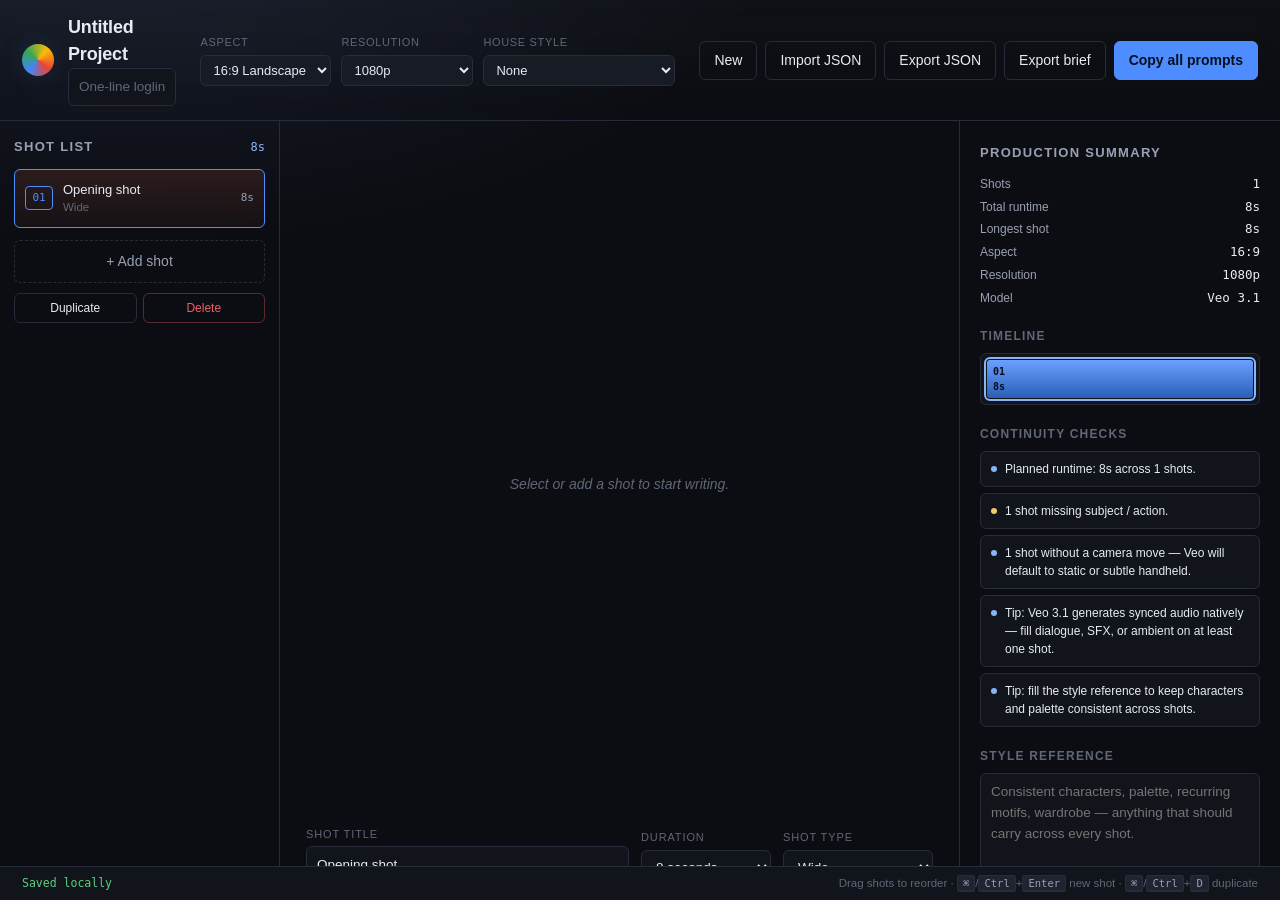
==== veo-studio/index.html @ c4af3894 "Adapt studio for Google Veo 3.1 Forks sora-studio into veo-studio and retargets the planner around V" ====
<!doctype html>
<html lang="en">
<head>
  <meta charset="utf-8" />
  <meta name="viewport" content="width=device-width, initial-scale=1" />
  <title>Veo Studio — Veo 3.1 Production Planner</title>
  <link rel="stylesheet" href="styles.css" />
</head>
<body>
  <header class="topbar">
    <div class="brand">
      <div class="logo-dot"></div>
      <div>
        <h1 contenteditable="true" data-bind="project.title">Untitled Project</h1>
        <input class="logline" data-bind="project.logline" placeholder="One-line logline — what is this film about?" />
      </div>
    </div>

    <div class="project-meta">
      <label>Aspect
        <select data-bind="project.aspectRatio">
          <option value="16:9">16:9 Landscape</option>
          <option value="9:16">9:16 Vertical</option>
        </select>
      </label>
      <label>Resolution
        <select data-bind="project.resolution">
          <option value="720p">720p</option>
          <option value="1080p">1080p</option>
          <option value="4K">4K (3840×2160)</option>
        </select>
      </label>
      <label>House style
        <select data-bind="project.style">
          <option value="">None</option>
          <option>Cinematic anamorphic film</option>
          <option>Documentary vérité</option>
          <option>Studio Ghibli anime</option>
          <option>Pixar 3D animation</option>
          <option>Claymation stop-motion</option>
          <option>Retro VHS home video</option>
          <option>Editorial fashion campaign</option>
          <option>Noir black-and-white</option>
          <option>Commercial product hero</option>
          <option>Found-footage handheld</option>
          <option>Music video hyperlapse</option>
          <option>TikTok vertical native</option>
        </select>
      </label>
    </div>

    <div class="actions">
      <button data-action="new-project" class="ghost" title="Start fresh">New</button>
      <button data-action="import" class="ghost">Import JSON</button>
      <input type="file" id="file-input" accept="application/json" hidden />
      <button data-action="export-json" class="ghost">Export JSON</button>
      <button data-action="export-brief" class="ghost">Export brief</button>
      <button data-action="export-prompts" class="primary">Copy all prompts</button>
    </div>
  </header>

  <main class="layout">
    <aside class="shotlist">
      <div class="shotlist-head">
        <h2>Shot list</h2>
        <span class="runtime" data-bind-text="project.runtime"></span>
      </div>
      <ol id="shots" class="shots"></ol>
      <button data-action="add-shot" class="add-shot">+ Add shot</button>
      <div class="shotlist-foot">
        <button data-action="duplicate-shot" class="ghost small">Duplicate</button>
        <button data-action="delete-shot" class="ghost small danger">Delete</button>
      </div>
    </aside>

    <section class="editor" id="editor">
      <div class="editor-empty" id="editor-empty">
        <p>Select or add a shot to start writing.</p>
      </div>

      <div class="editor-form" id="editor-form" hidden>
        <div class="row">
          <label class="grow">
            <span>Shot title</span>
            <input data-field="title" placeholder="e.g. Opening — neon rooftop reveal" />
          </label>
          <label>
            <span>Duration</span>
            <select data-field="duration">
              <option value="4">4 seconds</option>
              <option value="6">6 seconds</option>
              <option value="8" selected>8 seconds</option>
            </select>
          </label>
          <label>
            <span>Shot type</span>
            <select data-field="shotType">
              <option value="">—</option>
              <option>Extreme wide</option>
              <option>Wide</option>
              <option>Medium wide</option>
              <option>Medium</option>
              <option>Medium close-up</option>
              <option>Close-up</option>
              <option>Extreme close-up</option>
              <option>Over the shoulder</option>
              <option>POV</option>
              <option>Aerial / drone</option>
              <option>Top-down</option>
              <option>Worm's eye</option>
              <option>Insert</option>
            </select>
          </label>
        </div>

        <div class="row">
          <label class="grow">
            <span>Subject</span>
            <input data-field="subject" placeholder="Who or what is in frame?" />
          </label>
          <label class="grow">
            <span>Action</span>
            <input data-field="action" placeholder="What are they doing? (one main action per clip)" />
          </label>
        </div>

        <div class="row">
          <label class="grow">
            <span>Setting / location</span>
            <input data-field="setting" placeholder="Where and when?" />
          </label>
          <label>
            <span>Time of day</span>
            <select data-field="timeOfDay">
              <option value="">—</option>
              <option>Dawn</option>
              <option>Morning</option>
              <option>Midday</option>
              <option>Golden hour</option>
              <option>Dusk</option>
              <option>Blue hour</option>
              <option>Night</option>
              <option>Overcast</option>
            </select>
          </label>
          <label>
            <span>Weather</span>
            <select data-field="weather">
              <option value="">—</option>
              <option>Clear</option>
              <option>Cloudy</option>
              <option>Fog / mist</option>
              <option>Rain</option>
              <option>Heavy rain</option>
              <option>Snow</option>
              <option>Storm</option>
              <option>Humid haze</option>
            </select>
          </label>
        </div>

        <div class="row">
          <label class="grow">
            <span>Lighting</span>
            <input data-field="lighting" placeholder="Key light, contrast, practical sources" list="lighting-presets" />
            <datalist id="lighting-presets">
              <option>Soft volumetric key from window</option>
              <option>Hard top-down spotlight, deep shadows</option>
              <option>Mixed neon practicals, teal and magenta</option>
              <option>Firelight flicker, warm amber</option>
              <option>Overcast soft daylight, no shadows</option>
              <option>Rembrandt sidelight on face</option>
              <option>Silhouette against bright window</option>
              <option>Moonlight blue, stark highlights</option>
            </datalist>
          </label>
          <label class="grow">
            <span>Mood</span>
            <input data-field="mood" placeholder="Tense, tender, euphoric, eerie…" />
          </label>
        </div>

        <div class="row">
          <label class="grow">
            <span>Camera movement</span>
            <input data-field="camera" placeholder="Pick ONE — Veo defaults to static if unspecified" list="camera-presets" />
            <datalist id="camera-presets">
              <option>Static locked-off tripod</option>
              <option>Slow dolly in toward subject</option>
              <option>Slow dolly out revealing environment</option>
              <option>Smooth tracking shot alongside subject</option>
              <option>Handheld follow with natural shake</option>
              <option>Crane up from ground to reveal skyline</option>
              <option>Whip pan left to right</option>
              <option>Orbit around subject, counterclockwise</option>
              <option>POV walking forward</option>
              <option>Drone pullback reveal</option>
              <option>Vertigo dolly zoom</option>
              <option>Eye-level slow push</option>
            </datalist>
          </label>
          <label>
            <span>Lens</span>
            <select data-field="lens">
              <option value="">—</option>
              <option>14mm ultra-wide</option>
              <option>24mm wide</option>
              <option>35mm</option>
              <option>50mm standard</option>
              <option>85mm portrait</option>
              <option>135mm telephoto</option>
              <option>Anamorphic 40mm</option>
              <option>Macro 100mm</option>
              <option>Fisheye</option>
            </select>
          </label>
          <label>
            <span>Film stock</span>
            <select data-field="filmStock">
              <option value="">—</option>
              <option>Kodak Vision3 500T</option>
              <option>Kodak Portra 400</option>
              <option>CineStill 800T</option>
              <option>16mm grain</option>
              <option>Super 8</option>
              <option>Polaroid</option>
              <option>Digital Arri Alexa</option>
              <option>Digital RED Dragon</option>
              <option>iPhone footage</option>
              <option>VHS tape</option>
            </select>
          </label>
        </div>

        <fieldset class="audio-pane">
          <legend>Native audio <span class="hint-inline">(Veo 3.1 generates 48 kHz stereo)</span></legend>
          <label class="block">
            <span>Dialogue (use plain text — quoted automatically)</span>
            <textarea data-field="dialogue" rows="2" placeholder='e.g. She turns to him and says, I told you it would rain.'></textarea>
          </label>
          <div class="row">
            <label class="grow">
              <span>SFX</span>
              <input data-field="sfx" placeholder="thunder cracks, footsteps on gravel, metal door slam" />
            </label>
            <label class="grow">
              <span>Ambient</span>
              <input data-field="ambient" placeholder="distant traffic, room tone, cicadas at dusk" />
            </label>
          </div>
          <label class="block">
            <span>Music / score</span>
            <input data-field="music" placeholder="slow piano motif in minor key, fades in over second 2" />
          </label>
        </fieldset>

        <fieldset class="references-pane">
          <legend>References & continuity <span class="hint-inline">(Veo 3.1 accepts up to 3 reference images)</span></legend>
          <label class="block">
            <span>Reference images — describe each (1–3)</span>
            <textarea data-field="referenceImages" rows="2" placeholder="One per line. e.g. character_anya.jpg — protagonist in red coat / set_diner.png — interior at night"></textarea>
          </label>
          <div class="row">
            <label class="grow">
              <span>First-frame description</span>
              <input data-field="firstFrame" placeholder="Optional — describes the opening frame for image-to-video or clip extension" />
            </label>
            <label class="grow">
              <span>Last-frame intent</span>
              <input data-field="lastFrame" placeholder="Optional — what the final frame should show, useful for chaining clips" />
            </label>
          </div>
        </fieldset>

        <div class="row">
          <label class="grow">
            <span>Transition out</span>
            <select data-field="transition">
              <option value="">Hard cut</option>
              <option>Match cut</option>
              <option>J-cut (audio leads)</option>
              <option>L-cut (audio trails)</option>
              <option>Smash cut</option>
              <option>Cross dissolve</option>
              <option>Whip pan</option>
              <option>Fade to black</option>
              <option>Fade to white</option>
            </select>
          </label>
        </div>

        <label class="block">
          <span>Description (free text — richer detail wins)</span>
          <textarea data-field="description" rows="4" placeholder="Paint the scene. Concrete nouns, textures, motion, color palette — anything you want Veo to anchor on."></textarea>
        </label>

        <label class="block">
          <span>Avoid / negative direction</span>
          <input data-field="avoid" placeholder="No text overlays, no logos, no fast cuts…" />
        </label>

        <label class="block">
          <span>Notes to self (not sent to Veo)</span>
          <textarea data-field="notes" rows="2" placeholder="Production notes, references, alternative takes…"></textarea>
        </label>

        <div class="prompt-pane">
          <div class="prompt-head">
            <h3>Generated Veo prompt</h3>
            <div class="prompt-actions">
              <label class="switch">
                <input type="checkbox" data-field="promptLocked" />
                <span>Lock manual edits</span>
              </label>
              <button data-action="regenerate-prompt" class="ghost small">Regenerate</button>
              <button data-action="copy-prompt" class="primary small">Copy</button>
            </div>
          </div>
          <textarea id="prompt-output" data-field="prompt" rows="7" placeholder="Fill the fields above — the prompt assembles here. Toggle 'Lock manual edits' to hand-tune it."></textarea>
          <div class="prompt-meta">
            <span data-bind-text="shot.charCount">0 chars</span>
            <span data-bind-text="shot.wordCount">0 words</span>
            <span data-bind-text="shot.tokenEstimate">~0 tokens</span>
          </div>
        </div>
      </div>
    </section>

    <aside class="summary">
      <h2>Production summary</h2>
      <dl class="summary-list">
        <dt>Shots</dt><dd data-bind-text="project.shotCount">0</dd>
        <dt>Total runtime</dt><dd data-bind-text="project.runtime">0s</dd>
        <dt>Longest shot</dt><dd data-bind-text="project.longestShot">—</dd>
        <dt>Aspect</dt><dd data-bind-text="project.aspectRatio">16:9</dd>
        <dt>Resolution</dt><dd data-bind-text="project.resolution">1080p</dd>
        <dt>Model</dt><dd>Veo 3.1</dd>
      </dl>

      <h3>Timeline</h3>
      <div id="timeline" class="timeline"></div>

      <h3>Continuity checks</h3>
      <ul id="checks" class="checks"></ul>

      <h3>Style reference</h3>
      <textarea data-bind="project.styleNotes" rows="4" placeholder="Consistent characters, palette, recurring motifs, wardrobe — anything that should carry across every shot."></textarea>
    </aside>
  </main>

  <footer class="footer">
    <span class="save-indicator" id="save-indicator">Saved locally</span>
    <span class="hint">Drag shots to reorder · <kbd>⌘</kbd>/<kbd>Ctrl</kbd>+<kbd>Enter</kbd> new shot · <kbd>⌘</kbd>/<kbd>Ctrl</kbd>+<kbd>D</kbd> duplicate</span>
  </footer>

  <template id="shot-item-template">
    <li class="shot-item" draggable="true">
      <div class="shot-index"></div>
      <div class="shot-body">
        <div class="shot-title"></div>
        <div class="shot-sub"></div>
      </div>
      <div class="shot-duration"></div>
    </li>
  </template>

  <script src="app.js"></script>
</body>
</html>
---- veo-studio/styles.css ----
:root {
  --bg: #0b0d12;
  --bg-1: #11141b;
  --bg-2: #171b24;
  --bg-3: #1f2430;
  --border: #262c3a;
  --border-strong: #3a4358;
  --text: #e7ebf3;
  --text-dim: #98a1b3;
  --text-faint: #5f6778;
  --accent: #4d8dff;
  --accent-soft: #4d8dff22;
  --accent-2: #8ab4f8;
  --good: #5fd07d;
  --warn: #f3c969;
  --danger: #ef5e6a;
  --shadow: 0 12px 40px rgba(0, 0, 0, 0.4);
  --radius: 10px;
  --radius-sm: 6px;
  --mono: ui-monospace, SFMono-Regular, Menlo, Consolas, monospace;
}

* { box-sizing: border-box; }
html, body { height: 100%; }
body {
  margin: 0;
  font-family: -apple-system, BlinkMacSystemFont, "Inter", "Segoe UI", Roboto, Helvetica, Arial, sans-serif;
  color: var(--text);
  background: radial-gradient(1200px 600px at 10% -10%, #1a1f2e 0%, var(--bg) 55%) fixed;
  font-size: 14px;
  line-height: 1.5;
  display: grid;
  grid-template-rows: auto 1fr auto;
  min-height: 100vh;
}

/* ----- Top bar ----- */
.topbar {
  display: grid;
  grid-template-columns: 1fr auto auto;
  align-items: center;
  gap: 24px;
  padding: 14px 22px;
  background: linear-gradient(180deg, rgba(255,255,255,0.02), transparent);
  border-bottom: 1px solid var(--border);
  position: sticky;
  top: 0;
  z-index: 20;
  backdrop-filter: blur(10px);
}

.brand { display: flex; align-items: center; gap: 14px; min-width: 0; }
.logo-dot {
  width: 32px; height: 32px;
  border-radius: 50%;
  background:
    conic-gradient(from 220deg, #4285f4, #34a853, #fbbc05, #ea4335, #4285f4);
  box-shadow: 0 0 24px var(--accent-soft);
  flex: none;
}
.brand h1 {
  margin: 0;
  font-size: 18px;
  font-weight: 600;
  letter-spacing: -0.01em;
  outline: none;
  cursor: text;
}
.brand h1:focus { color: var(--accent-2); }
.logline {
  background: transparent;
  border: none;
  color: var(--text-dim);
  width: 420px;
  max-width: 42vw;
  font-size: 12.5px;
  padding: 2px 0;
  outline: none;
}
.logline::placeholder { color: var(--text-faint); }

.project-meta { display: flex; gap: 10px; }
.project-meta label {
  display: flex; flex-direction: column;
  font-size: 11px;
  color: var(--text-faint);
  text-transform: uppercase;
  letter-spacing: 0.06em;
  gap: 4px;
}
.project-meta select {
  background: var(--bg-2);
  color: var(--text);
  border: 1px solid var(--border);
  padding: 6px 8px;
  border-radius: var(--radius-sm);
  font-size: 13px;
  min-width: 130px;
}
.project-meta select:focus { border-color: var(--accent); outline: none; }

.actions { display: flex; gap: 8px; }

button {
  font: inherit;
  cursor: pointer;
  border-radius: var(--radius-sm);
  padding: 8px 14px;
  border: 1px solid var(--border);
  background: var(--bg-2);
  color: var(--text);
  transition: background 120ms, border-color 120ms, transform 80ms;
}
button:hover { background: var(--bg-3); border-color: var(--border-strong); }
button:active { transform: translateY(1px); }
button.primary {
  background: var(--accent);
  border-color: var(--accent);
  color: #07101f;
  font-weight: 600;
}
button.primary:hover { background: #6ba0ff; border-color: #6ba0ff; }
button.ghost { background: transparent; }
button.small { padding: 5px 10px; font-size: 12px; }
button.danger { color: var(--danger); border-color: rgba(239, 94, 106, 0.35); }
button.danger:hover { background: rgba(239, 94, 106, 0.12); }

/* ----- Layout ----- */
.layout {
  display: grid;
  grid-template-columns: 280px 1fr 320px;
  gap: 0;
  min-height: 0;
}
.layout > * { min-width: 0; border-right: 1px solid var(--border); overflow-y: auto; }
.layout > *:last-child { border-right: none; }

/* ----- Shot list ----- */
.shotlist { padding: 16px 14px; display: flex; flex-direction: column; }
.shotlist-head {
  display: flex; align-items: baseline; justify-content: space-between;
  margin-bottom: 12px;
}
.shotlist h2 { font-size: 13px; text-transform: uppercase; letter-spacing: 0.1em; color: var(--text-dim); margin: 0; }
.runtime { font-family: var(--mono); font-size: 12px; color: var(--accent-2); }

.shots { list-style: none; padding: 0; margin: 0; display: flex; flex-direction: column; gap: 6px; }
.shot-item {
  display: grid;
  grid-template-columns: 28px 1fr auto;
  gap: 10px;
  align-items: center;
  padding: 10px 10px;
  border: 1px solid var(--border);
  background: var(--bg-1);
  border-radius: var(--radius-sm);
  cursor: pointer;
  user-select: none;
  transition: background 120ms, border-color 120ms, transform 120ms;
}
.shot-item:hover { border-color: var(--border-strong); }
.shot-item.active {
  background: linear-gradient(180deg, rgba(255,106,61,0.12), rgba(255,106,61,0.04));
  border-color: var(--accent);
}
.shot-item.dragging { opacity: 0.4; }
.shot-item.drop-before { border-top-color: var(--accent-2); box-shadow: 0 -2px 0 var(--accent-2); }
.shot-item.drop-after  { border-bottom-color: var(--accent-2); box-shadow: 0 2px 0 var(--accent-2); }

.shot-index {
  font-family: var(--mono);
  font-size: 11px;
  color: var(--text-faint);
  text-align: center;
  border: 1px solid var(--border);
  border-radius: 4px;
  padding: 3px 0;
}
.shot-item.active .shot-index { color: var(--accent); border-color: var(--accent); }
.shot-title { font-weight: 500; font-size: 13px; white-space: nowrap; overflow: hidden; text-overflow: ellipsis; }
.shot-sub { font-size: 11.5px; color: var(--text-faint); white-space: nowrap; overflow: hidden; text-overflow: ellipsis; }
.shot-duration { font-family: var(--mono); font-size: 11px; color: var(--text-dim); }

.add-shot {
  margin-top: 12px;
  width: 100%;
  padding: 10px;
  border-style: dashed;
  color: var(--text-dim);
  background: transparent;
}
.add-shot:hover { color: var(--accent); border-color: var(--accent); background: var(--accent-soft); }
.shotlist-foot { display: flex; gap: 6px; margin-top: 10px; }
.shotlist-foot button { flex: 1; }

/* ----- Editor ----- */
.editor { padding: 22px 26px 40px; }
.editor-empty {
  height: 100%;
  display: flex;
  align-items: center;
  justify-content: center;
  color: var(--text-faint);
  font-style: italic;
}

.row { display: flex; gap: 12px; margin-bottom: 12px; align-items: flex-end; }
.row > label { display: flex; flex-direction: column; gap: 4px; flex: 0 0 auto; min-width: 130px; }
.row > label.grow { flex: 1 1 auto; min-width: 0; }
label.block { display: flex; flex-direction: column; gap: 4px; margin-bottom: 12px; }
label span {
  font-size: 11px;
  color: var(--text-faint);
  text-transform: uppercase;
  letter-spacing: 0.08em;
}

fieldset.audio-pane,
fieldset.references-pane {
  border: 1px solid var(--border);
  border-radius: var(--radius);
  padding: 12px 14px 4px;
  margin: 0 0 14px;
  background: linear-gradient(180deg, rgba(77, 141, 255, 0.04), transparent);
}
fieldset.references-pane {
  background: linear-gradient(180deg, rgba(138, 180, 248, 0.04), transparent);
}
fieldset legend {
  padding: 0 6px;
  font-size: 11px;
  color: var(--accent-2);
  text-transform: uppercase;
  letter-spacing: 0.1em;
  font-weight: 600;
}
fieldset legend .hint-inline {
  text-transform: none;
  letter-spacing: 0;
  font-weight: 400;
  color: var(--text-faint);
  margin-left: 6px;
}

input[type="text"], input[type="number"], input:not([type]), select, textarea {
  background: var(--bg-1);
  border: 1px solid var(--border);
  color: var(--text);
  border-radius: var(--radius-sm);
  padding: 8px 10px;
  font: inherit;
  font-size: 13.5px;
  width: 100%;
  outline: none;
  transition: border-color 120ms, background 120ms;
}
input:focus, select:focus, textarea:focus {
  border-color: var(--accent);
  background: var(--bg-2);
}
textarea { resize: vertical; font-family: inherit; line-height: 1.55; }

/* ----- Prompt pane ----- */
.prompt-pane {
  margin-top: 20px;
  padding: 16px;
  border: 1px solid var(--border);
  border-radius: var(--radius);
  background: linear-gradient(180deg, var(--bg-2), var(--bg-1));
}
.prompt-head {
  display: flex; align-items: center; justify-content: space-between;
  margin-bottom: 10px;
}
.prompt-head h3 { margin: 0; font-size: 13px; text-transform: uppercase; letter-spacing: 0.1em; color: var(--text-dim); }
.prompt-actions { display: flex; gap: 8px; align-items: center; }

.switch { display: inline-flex; align-items: center; gap: 6px; font-size: 12px; color: var(--text-dim); cursor: pointer; }
.switch input { width: auto; accent-color: var(--accent); }

#prompt-output {
  font-family: var(--mono);
  font-size: 13px;
  background: #0a0c11;
  border-color: var(--border-strong);
  min-height: 120px;
}
#prompt-output:focus { border-color: var(--accent); }
.prompt-meta {
  display: flex; gap: 14px; margin-top: 8px;
  font-family: var(--mono); font-size: 11px; color: var(--text-faint);
}

/* ----- Summary ----- */
.summary { padding: 22px 20px 40px; }
.summary h2 { font-size: 13px; text-transform: uppercase; letter-spacing: 0.1em; color: var(--text-dim); margin: 0 0 12px; }
.summary h3 { font-size: 12px; text-transform: uppercase; letter-spacing: 0.1em; color: var(--text-faint); margin: 20px 0 8px; }

.summary-list { display: grid; grid-template-columns: 1fr auto; gap: 4px 14px; margin: 0 0 4px; }
.summary-list dt { color: var(--text-dim); font-size: 12px; }
.summary-list dd { margin: 0; font-family: var(--mono); font-size: 12.5px; color: var(--text); text-align: right; }

.timeline {
  display: flex;
  gap: 2px;
  padding: 6px;
  background: var(--bg-1);
  border: 1px solid var(--border);
  border-radius: var(--radius-sm);
  min-height: 40px;
  align-items: stretch;
  overflow-x: auto;
}
.timeline:empty::before {
  content: "No shots yet";
  color: var(--text-faint);
  font-style: italic;
  font-size: 11.5px;
  margin: auto;
}
.tl-block {
  background: linear-gradient(180deg, var(--accent), #2a5fb8);
  color: #07101f;
  font-size: 10px;
  font-family: var(--mono);
  font-weight: 600;
  border-radius: 3px;
  padding: 4px 6px;
  min-width: 24px;
  display: flex;
  flex-direction: column;
  justify-content: space-between;
  cursor: pointer;
  white-space: nowrap;
  overflow: hidden;
  text-overflow: ellipsis;
}
.tl-block.active { outline: 2px solid var(--accent-2); outline-offset: 1px; }
.tl-block:nth-child(odd) { background: linear-gradient(180deg, #6ba0ff, #2a5fb8); }

.checks { list-style: none; padding: 0; margin: 0; display: flex; flex-direction: column; gap: 6px; }
.checks li {
  font-size: 12px;
  padding: 8px 10px;
  border: 1px solid var(--border);
  border-radius: var(--radius-sm);
  background: var(--bg-1);
  display: flex;
  align-items: flex-start;
  gap: 8px;
}
.checks li::before {
  content: "";
  width: 6px; height: 6px;
  border-radius: 50%;
  margin-top: 6px;
  flex: none;
  background: var(--text-faint);
}
.checks li.ok::before    { background: var(--good); }
.checks li.warn::before  { background: var(--warn); }
.checks li.info::before  { background: var(--accent-2); }

/* ----- Footer ----- */
.footer {
  display: flex;
  justify-content: space-between;
  align-items: center;
  padding: 8px 22px;
  background: var(--bg-1);
  border-top: 1px solid var(--border);
  font-size: 11.5px;
  color: var(--text-faint);
}
.save-indicator { font-family: var(--mono); }
.save-indicator.dirty { color: var(--warn); }
.save-indicator.saved { color: var(--good); }
.save-indicator.error {
  color: #fff;
  background: var(--danger);
  padding: 2px 8px;
  border-radius: 4px;
  font-weight: 600;
}
kbd {
  font-family: var(--mono);
  font-size: 10.5px;
  background: var(--bg-3);
  border: 1px solid var(--border);
  border-bottom-width: 2px;
  padding: 1px 5px;
  border-radius: 3px;
  color: var(--text-dim);
}

/* ----- Scrollbars ----- */
::-webkit-scrollbar { width: 10px; height: 10px; }
::-webkit-scrollbar-track { background: transparent; }
::-webkit-scrollbar-thumb { background: var(--bg-3); border-radius: 10px; border: 2px solid var(--bg); }
::-webkit-scrollbar-thumb:hover { background: var(--border-strong); }

/* ----- Responsive ----- */
@media (max-width: 1100px) {
  .layout { grid-template-columns: 240px 1fr; }
  .summary { display: none; }
}
@media (max-width: 760px) {
  .layout { grid-template-columns: 1fr; }
  .shotlist { border-right: none; border-bottom: 1px solid var(--border); max-height: 240px; }
  .project-meta { display: none; }
  .logline { display: none; }
  .topbar { grid-template-columns: 1fr auto; }
}
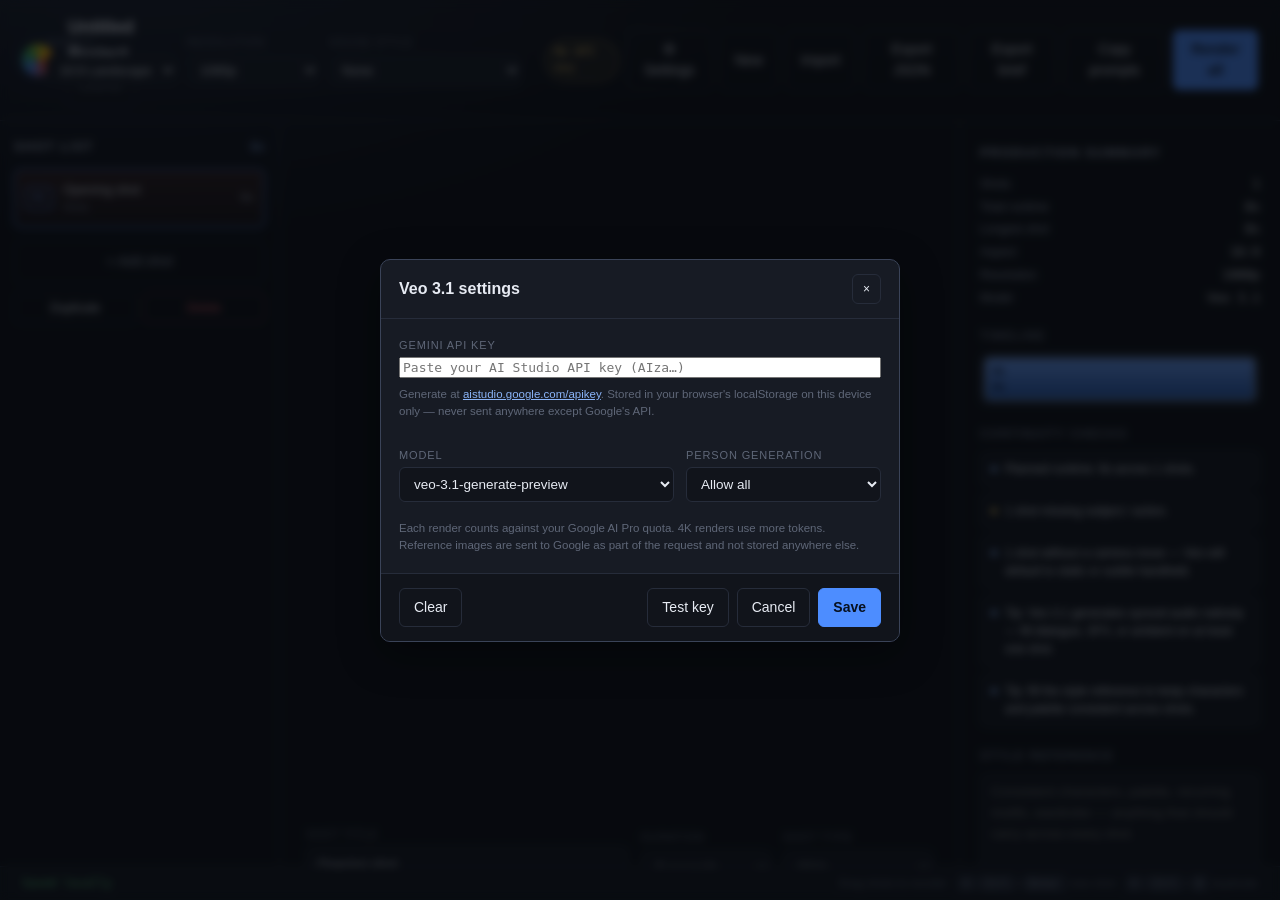
==== commit 2dcf7aa1: "Generate videos with Veo 3.1 directly from the browser Adds a complete client-side generation flow o" ====
--- a/veo-studio/index.html
+++ b/veo-studio/index.html
@@ -50,12 +50,15 @@
     </div>
 
     <div class="actions">
+      <span id="api-key-badge" class="api-key-badge missing" title="Click Settings to add your Gemini API key">No API key</span>
+      <button data-action="open-settings" class="ghost" title="API key &amp; model settings">⚙ Settings</button>
       <button data-action="new-project" class="ghost" title="Start fresh">New</button>
-      <button data-action="import" class="ghost">Import JSON</button>
+      <button data-action="import" class="ghost">Import</button>
       <input type="file" id="file-input" accept="application/json" hidden />
       <button data-action="export-json" class="ghost">Export JSON</button>
       <button data-action="export-brief" class="ghost">Export brief</button>
-      <button data-action="export-prompts" class="primary">Copy all prompts</button>
+      <button data-action="export-prompts" class="ghost">Copy prompts</button>
+      <button data-action="render-all" class="primary">Render all</button>
     </div>
   </header>
 
@@ -256,9 +259,15 @@
 
         <fieldset class="references-pane">
           <legend>References & continuity <span class="hint-inline">(Veo 3.1 accepts up to 3 reference images)</span></legend>
+          <div class="ref-controls">
+            <button type="button" class="ghost small" data-action="trigger-ref-upload">Upload reference images</button>
+            <input id="ref-upload" type="file" accept="image/*" multiple hidden />
+            <span class="hint-inline">First image is used as the opening frame; up to 2 more anchor characters / style.</span>
+          </div>
+          <div id="ref-thumbs" class="ref-thumbs"></div>
           <label class="block">
-            <span>Reference images — describe each (1–3)</span>
-            <textarea data-field="referenceImages" rows="2" placeholder="One per line. e.g. character_anya.jpg — protagonist in red coat / set_diner.png — interior at night"></textarea>
+            <span>Reference notes (one per line)</span>
+            <textarea data-field="referenceImages" rows="2" placeholder="character_anya.jpg — protagonist in red coat&#10;set_diner.png — interior at night"></textarea>
           </label>
           <div class="row">
             <label class="grow">
@@ -323,6 +332,23 @@
             <span data-bind-text="shot.tokenEstimate">~0 tokens</span>
           </div>
         </div>
+
+        <div id="generation-pane" class="generation-pane" hidden>
+          <div class="prompt-head">
+            <h3>Veo render</h3>
+            <div class="prompt-actions">
+              <span id="generation-status" class="generation-status" data-status="idle">Idle</span>
+              <button data-action="cancel-generation" class="ghost small" hidden>Cancel</button>
+              <button data-action="download-video" class="ghost small" disabled>Download MP4</button>
+              <button data-action="generate-shot" class="primary small">Generate</button>
+            </div>
+          </div>
+          <video id="video-player" class="video-player" controls hidden></video>
+          <details class="generation-log-wrap">
+            <summary>Render log</summary>
+            <pre id="generation-log" class="generation-log"></pre>
+          </details>
+        </div>
       </div>
     </section>
 
@@ -360,9 +386,61 @@
         <div class="shot-title"></div>
         <div class="shot-sub"></div>
       </div>
-      <div class="shot-duration"></div>
+      <div class="shot-meta">
+        <span class="shot-status" data-status="idle"></span>
+        <span class="shot-duration"></span>
+      </div>
     </li>
   </template>
+
+  <div id="settings-modal" class="modal" hidden>
+    <div class="modal-card">
+      <div class="modal-head">
+        <h2>Veo 3.1 settings</h2>
+        <button class="ghost small" data-action="close-settings" aria-label="Close">×</button>
+      </div>
+      <div class="modal-body">
+        <label class="block">
+          <span>Gemini API key</span>
+          <input id="api-key-input" type="password" autocomplete="off" spellcheck="false"
+            placeholder="Paste your AI Studio API key (AIza…)" />
+          <small class="modal-hint">
+            Generate at <a href="https://aistudio.google.com/apikey" target="_blank" rel="noopener">aistudio.google.com/apikey</a>.
+            Stored in your browser's localStorage on this device only — never sent anywhere except Google's API.
+          </small>
+        </label>
+        <div class="row">
+          <label class="grow">
+            <span>Model</span>
+            <select id="model-select">
+              <option value="veo-3.1-generate-preview">veo-3.1-generate-preview</option>
+              <option value="veo-3.1-fast-generate-preview">veo-3.1-fast-generate-preview</option>
+              <option value="veo-3.0-generate-preview">veo-3.0-generate-preview</option>
+            </select>
+          </label>
+          <label class="grow">
+            <span>Person generation</span>
+            <select id="person-gen-select">
+              <option value="allow_all">Allow all</option>
+              <option value="allow_adult">Allow adults only</option>
+              <option value="dont_allow">Don't allow</option>
+            </select>
+          </label>
+        </div>
+        <p class="modal-hint">
+          Each render counts against your Google AI Pro quota. 4K renders use more tokens.
+          Reference images are sent to Google as part of the request and not stored anywhere else.
+        </p>
+      </div>
+      <div class="modal-foot">
+        <button class="ghost" data-action="settings-clear">Clear</button>
+        <span class="spacer"></span>
+        <button class="ghost" data-action="settings-test">Test key</button>
+        <button class="ghost" data-action="close-settings">Cancel</button>
+        <button class="primary" data-action="save-settings">Save</button>
+      </div>
+    </div>
+  </div>
 
   <script src="app.js"></script>
 </body>
--- a/veo-studio/styles.css
+++ b/veo-studio/styles.css
@@ -411,3 +411,197 @@
   .logline { display: none; }
   .topbar { grid-template-columns: 1fr auto; }
 }
+
+/* ----- API key badge ----- */
+.api-key-badge {
+  font-family: var(--mono);
+  font-size: 11px;
+  padding: 4px 9px;
+  border-radius: 999px;
+  border: 1px solid var(--border);
+  color: var(--text-dim);
+  align-self: center;
+}
+.api-key-badge.ok    { color: var(--good); border-color: rgba(95, 208, 125, 0.4); background: rgba(95, 208, 125, 0.08); }
+.api-key-badge.missing { color: var(--warn); border-color: rgba(243, 201, 105, 0.4); background: rgba(243, 201, 105, 0.08); }
+
+/* ----- Shot list status pill ----- */
+.shot-meta { display: flex; flex-direction: column; align-items: flex-end; gap: 3px; }
+.shot-status {
+  font-family: var(--mono);
+  font-size: 10px;
+  text-transform: uppercase;
+  letter-spacing: 0.06em;
+  padding: 2px 6px;
+  border-radius: 4px;
+  background: transparent;
+  color: var(--text-faint);
+  border: 1px solid transparent;
+}
+.shot-status[data-status="idle"]       { display: none; }
+.shot-status[data-status="queued"]     { color: var(--accent-2); border-color: rgba(138, 180, 248, 0.4); background: rgba(138, 180, 248, 0.1); }
+.shot-status[data-status="generating"] { color: var(--accent); border-color: rgba(77, 141, 255, 0.5); background: rgba(77, 141, 255, 0.12); animation: pulse 1.4s ease-in-out infinite; }
+.shot-status[data-status="ready"]      { color: var(--good); border-color: rgba(95, 208, 125, 0.4); background: rgba(95, 208, 125, 0.1); }
+.shot-status[data-status="error"]      { color: var(--danger); border-color: rgba(239, 94, 106, 0.4); background: rgba(239, 94, 106, 0.12); }
+@keyframes pulse {
+  0%, 100% { opacity: 1; }
+  50%      { opacity: 0.55; }
+}
+
+/* ----- Generation pane ----- */
+.generation-pane {
+  margin-top: 16px;
+  padding: 16px;
+  border: 1px solid var(--border);
+  border-radius: var(--radius);
+  background: linear-gradient(180deg, rgba(77, 141, 255, 0.05), var(--bg-1));
+}
+.generation-status {
+  font-family: var(--mono);
+  font-size: 11.5px;
+  padding: 3px 8px;
+  border-radius: 4px;
+  border: 1px solid var(--border);
+}
+.generation-status[data-status="idle"]       { color: var(--text-dim); }
+.generation-status[data-status="queued"]     { color: var(--accent-2); border-color: rgba(138, 180, 248, 0.4); }
+.generation-status[data-status="generating"] { color: var(--accent); border-color: rgba(77, 141, 255, 0.5); }
+.generation-status[data-status="ready"]      { color: var(--good); border-color: rgba(95, 208, 125, 0.4); }
+.generation-status[data-status="error"]      { color: var(--danger); border-color: rgba(239, 94, 106, 0.4); }
+
+.video-player {
+  margin-top: 12px;
+  width: 100%;
+  max-height: 60vh;
+  background: #000;
+  border-radius: var(--radius-sm);
+}
+
+.generation-log-wrap { margin-top: 10px; }
+.generation-log-wrap summary {
+  cursor: pointer;
+  color: var(--text-dim);
+  font-size: 12px;
+  outline: none;
+}
+.generation-log {
+  margin: 8px 0 0;
+  padding: 10px;
+  background: #0a0c11;
+  border: 1px solid var(--border);
+  border-radius: var(--radius-sm);
+  font-family: var(--mono);
+  font-size: 11.5px;
+  color: var(--text-dim);
+  max-height: 180px;
+  overflow: auto;
+  white-space: pre-wrap;
+}
+
+/* ----- Reference image upload ----- */
+.ref-controls {
+  display: flex;
+  align-items: center;
+  gap: 10px;
+  margin-bottom: 10px;
+  flex-wrap: wrap;
+}
+.ref-thumbs {
+  display: flex;
+  gap: 8px;
+  margin-bottom: 10px;
+  flex-wrap: wrap;
+}
+.ref-thumbs:empty { display: none; }
+.ref-thumb {
+  position: relative;
+  width: 96px;
+  height: 96px;
+  border-radius: var(--radius-sm);
+  overflow: hidden;
+  border: 1px solid var(--border);
+  background: var(--bg-1);
+  flex: 0 0 auto;
+}
+.ref-thumb img { width: 100%; height: 100%; object-fit: cover; display: block; }
+.ref-thumb .x {
+  position: absolute;
+  top: 4px; right: 4px;
+  width: 20px; height: 20px;
+  border-radius: 50%;
+  border: none;
+  background: rgba(7, 16, 31, 0.8);
+  color: #fff;
+  font-size: 14px;
+  line-height: 1;
+  padding: 0;
+  cursor: pointer;
+}
+.ref-thumb .x:hover { background: var(--danger); }
+.ref-thumb .caption {
+  position: absolute;
+  left: 0; right: 0; bottom: 0;
+  padding: 3px 5px;
+  background: linear-gradient(180deg, transparent, rgba(0,0,0,0.65));
+  font-size: 10px;
+  color: #fff;
+  font-family: var(--mono);
+  white-space: nowrap;
+  overflow: hidden;
+  text-overflow: ellipsis;
+}
+
+/* ----- Settings modal ----- */
+.modal {
+  position: fixed;
+  inset: 0;
+  background: rgba(7, 9, 14, 0.7);
+  backdrop-filter: blur(4px);
+  display: flex;
+  align-items: center;
+  justify-content: center;
+  z-index: 100;
+  padding: 20px;
+}
+.modal-card {
+  width: 100%;
+  max-width: 520px;
+  background: var(--bg-2);
+  border: 1px solid var(--border-strong);
+  border-radius: var(--radius);
+  box-shadow: var(--shadow);
+  overflow: hidden;
+  display: flex;
+  flex-direction: column;
+}
+.modal-head {
+  display: flex;
+  align-items: center;
+  justify-content: space-between;
+  padding: 14px 18px;
+  border-bottom: 1px solid var(--border);
+}
+.modal-head h2 { margin: 0; font-size: 16px; font-weight: 600; }
+.modal-body { padding: 18px; display: flex; flex-direction: column; gap: 14px; }
+.modal-body .row { margin-bottom: 0; }
+.modal-foot {
+  display: flex;
+  gap: 8px;
+  align-items: center;
+  padding: 14px 18px;
+  border-top: 1px solid var(--border);
+  background: var(--bg-1);
+}
+.modal-foot .spacer { flex: 1; }
+.modal-hint {
+  font-size: 11.5px;
+  color: var(--text-faint);
+  margin: 4px 0 0;
+  line-height: 1.5;
+}
+.modal-hint a { color: var(--accent-2); }
+
+#api-key-input {
+  font-family: var(--mono);
+  font-size: 13px;
+}
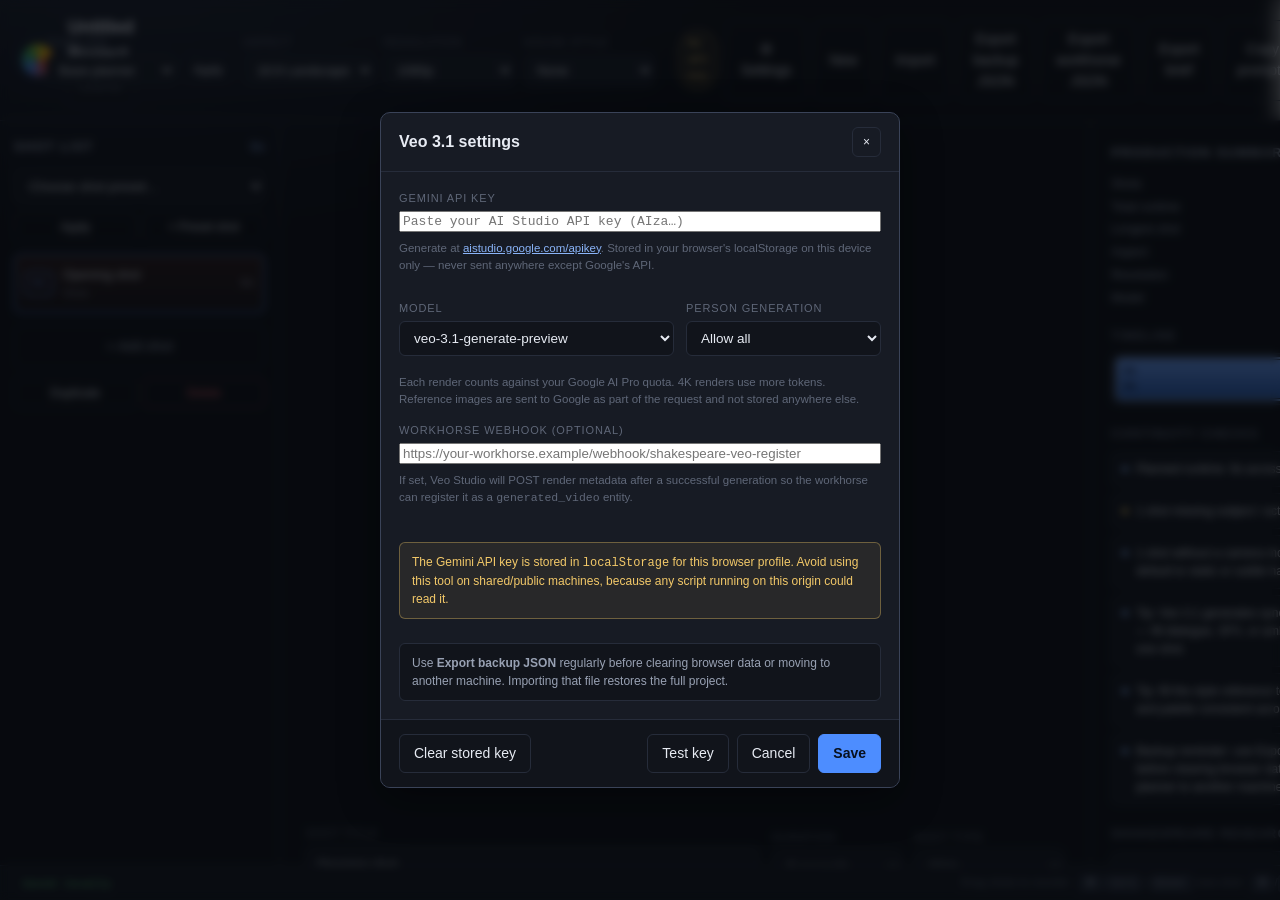
==== commit 5bfb850c: "Implement Shakespeare-focused Veo Studio integration" ====
--- a/veo-studio/index.html
+++ b/veo-studio/index.html
@@ -17,6 +17,16 @@
     </div>
 
     <div class="project-meta">
+      <label>Template
+        <div class="inline-control">
+          <select id="project-template-select">
+            <option value="">Base planner</option>
+            <option value="shib-shorts">Shakespeare is Boring — Shorts / Reels</option>
+            <option value="shib-youtube">Shakespeare is Boring — YouTube explainer</option>
+          </select>
+          <button type="button" class="ghost small" data-action="apply-template">Apply</button>
+        </div>
+      </label>
       <label>Aspect
         <select data-bind="project.aspectRatio">
           <option value="16:9">16:9 Landscape</option>
@@ -55,7 +65,8 @@
       <button data-action="new-project" class="ghost" title="Start fresh">New</button>
       <button data-action="import" class="ghost">Import</button>
       <input type="file" id="file-input" accept="application/json" hidden />
-      <button data-action="export-json" class="ghost">Export JSON</button>
+      <button data-action="export-json" class="ghost">Export backup JSON</button>
+      <button data-action="export-workhorse-json" class="ghost">Export workhorse JSON</button>
       <button data-action="export-brief" class="ghost">Export brief</button>
       <button data-action="export-prompts" class="ghost">Copy prompts</button>
       <button data-action="render-all" class="primary">Render all</button>
@@ -67,6 +78,18 @@
       <div class="shotlist-head">
         <h2>Shot list</h2>
         <span class="runtime" data-bind-text="project.runtime"></span>
+      </div>
+      <div class="preset-toolbar">
+        <select id="shot-preset-select">
+          <option value="">Choose shot preset…</option>
+          <option value="explainer-host">Direct-to-camera explainer</option>
+          <option value="dramatized-excerpt">Dramatized scene excerpt</option>
+          <option value="globe-rsc-broll">Globe / RSC location B-roll</option>
+        </select>
+        <div class="preset-actions">
+          <button data-action="apply-shot-preset" class="ghost small">Apply</button>
+          <button data-action="add-preset-shot" class="ghost small">+ Preset shot</button>
+        </div>
       </div>
       <ol id="shots" class="shots"></ol>
       <button data-action="add-shot" class="add-shot">+ Add shot</button>
@@ -369,6 +392,9 @@
       <h3>Continuity checks</h3>
       <ul id="checks" class="checks"></ul>
 
+      <h3>Shakespeare research links</h3>
+      <div id="research-links" class="research-links"></div>
+
       <h3>Style reference</h3>
       <textarea data-bind="project.styleNotes" rows="4" placeholder="Consistent characters, palette, recurring motifs, wardrobe — anything that should carry across every shot."></textarea>
     </aside>
@@ -431,9 +457,23 @@
           Each render counts against your Google AI Pro quota. 4K renders use more tokens.
           Reference images are sent to Google as part of the request and not stored anywhere else.
         </p>
+        <label class="block">
+          <span>Workhorse webhook (optional)</span>
+          <input id="workhorse-webhook-input" type="url" autocomplete="off" spellcheck="false"
+            placeholder="https://your-workhorse.example/webhook/shakespeare-veo-register" />
+          <small class="modal-hint">
+            If set, Veo Studio will POST render metadata after a successful generation so the workhorse can register it as a <code>generated_video</code> entity.
+          </small>
+        </label>
+        <div class="modal-note warn">
+          The Gemini API key is stored in <code>localStorage</code> for this browser profile. Avoid using this tool on shared/public machines, because any script running on this origin could read it.
+        </div>
+        <div class="modal-note">
+          Use <strong>Export backup JSON</strong> regularly before clearing browser data or moving to another machine. Importing that file restores the full project.
+        </div>
       </div>
       <div class="modal-foot">
-        <button class="ghost" data-action="settings-clear">Clear</button>
+        <button class="ghost" data-action="settings-clear">Clear stored key</button>
         <span class="spacer"></span>
         <button class="ghost" data-action="settings-test">Test key</button>
         <button class="ghost" data-action="close-settings">Cancel</button>
--- a/veo-studio/styles.css
+++ b/veo-studio/styles.css
@@ -88,6 +88,11 @@
   letter-spacing: 0.06em;
   gap: 4px;
 }
+.inline-control {
+  display: flex;
+  gap: 6px;
+  align-items: center;
+}
 .project-meta select {
   background: var(--bg-2);
   color: var(--text);
@@ -141,6 +146,17 @@
   display: flex; align-items: baseline; justify-content: space-between;
   margin-bottom: 12px;
 }
+.preset-toolbar {
+  display: flex;
+  flex-direction: column;
+  gap: 8px;
+  margin-bottom: 12px;
+}
+.preset-actions {
+  display: flex;
+  gap: 6px;
+}
+.preset-actions button { flex: 1; }
 .shotlist h2 { font-size: 13px; text-transform: uppercase; letter-spacing: 0.1em; color: var(--text-dim); margin: 0; }
 .runtime { font-family: var(--mono); font-size: 12px; color: var(--accent-2); }
 
@@ -360,6 +376,46 @@
 .checks li.ok::before    { background: var(--good); }
 .checks li.warn::before  { background: var(--warn); }
 .checks li.info::before  { background: var(--accent-2); }
+
+.research-links {
+  display: flex;
+  flex-direction: column;
+  gap: 8px;
+}
+.research-links:empty::before {
+  content: "Loading research links…";
+  display: block;
+  padding: 8px 10px;
+  border: 1px solid var(--border);
+  border-radius: var(--radius-sm);
+  background: var(--bg-1);
+  color: var(--text-faint);
+  font-size: 12px;
+  font-style: italic;
+}
+.research-link {
+  display: block;
+  padding: 10px;
+  border: 1px solid var(--border);
+  border-radius: var(--radius-sm);
+  background: var(--bg-1);
+  color: inherit;
+  text-decoration: none;
+}
+.research-link:hover {
+  border-color: var(--border-strong);
+  background: var(--bg-2);
+}
+.research-link strong {
+  display: block;
+  font-size: 12.5px;
+  margin-bottom: 2px;
+}
+.research-link span {
+  display: block;
+  color: var(--text-dim);
+  font-size: 11.5px;
+}
 
 /* ----- Footer ----- */
 .footer {
@@ -484,6 +540,10 @@
   font-size: 12px;
   outline: none;
 }
+.generation-log-wrap summary:focus-visible {
+  outline: 2px solid var(--accent);
+  outline-offset: 2px;
+}
 .generation-log {
   margin: 8px 0 0;
   padding: 10px;
@@ -496,6 +556,21 @@
   max-height: 180px;
   overflow: auto;
   white-space: pre-wrap;
+}
+
+.modal-note {
+  margin-top: 10px;
+  padding: 10px 12px;
+  border: 1px solid var(--border);
+  border-radius: var(--radius-sm);
+  background: var(--bg-1);
+  color: var(--text-dim);
+  font-size: 12px;
+}
+.modal-note.warn {
+  border-color: rgba(243, 201, 105, 0.35);
+  background: rgba(243, 201, 105, 0.08);
+  color: var(--warn);
 }
 
 /* ----- Reference image upload ----- */
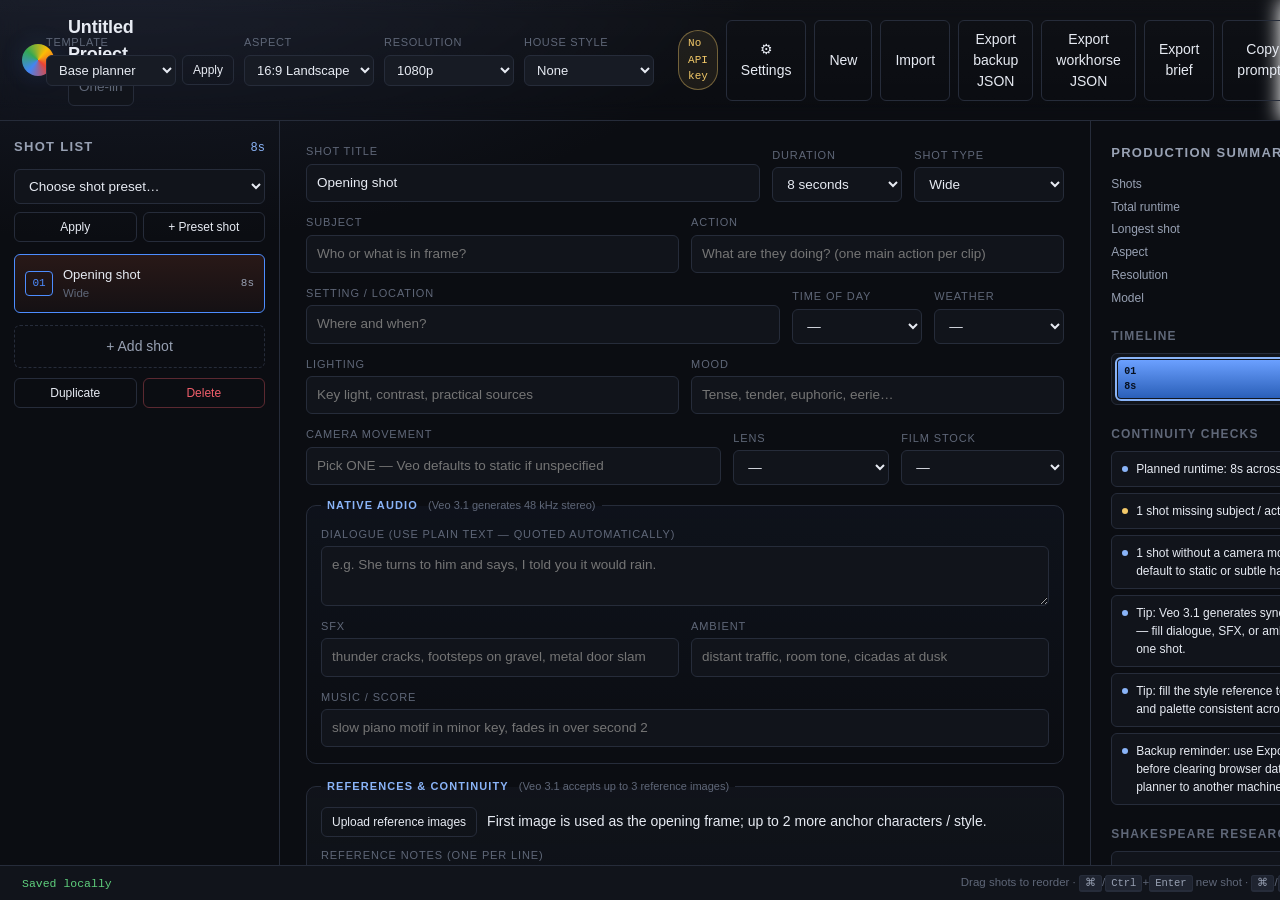
==== commit 1118c965: "Finalize Shakespeare Veo Studio integration" ====
--- a/veo-studio/index.html
+++ b/veo-studio/index.html
@@ -463,6 +463,7 @@
             placeholder="https://your-workhorse.example/webhook/shakespeare-veo-register" />
           <small class="modal-hint">
             If set, Veo Studio will POST render metadata after a successful generation so the workhorse can register it as a <code>generated_video</code> entity.
+            Prefer HTTPS; plain HTTP is only intended for localhost development.
           </small>
         </label>
         <div class="modal-note warn">
--- a/veo-studio/styles.css
+++ b/veo-studio/styles.css
@@ -21,6 +21,7 @@
 }
 
 * { box-sizing: border-box; }
+[hidden] { display: none !important; }
 html, body { height: 100%; }
 body {
   margin: 0;
